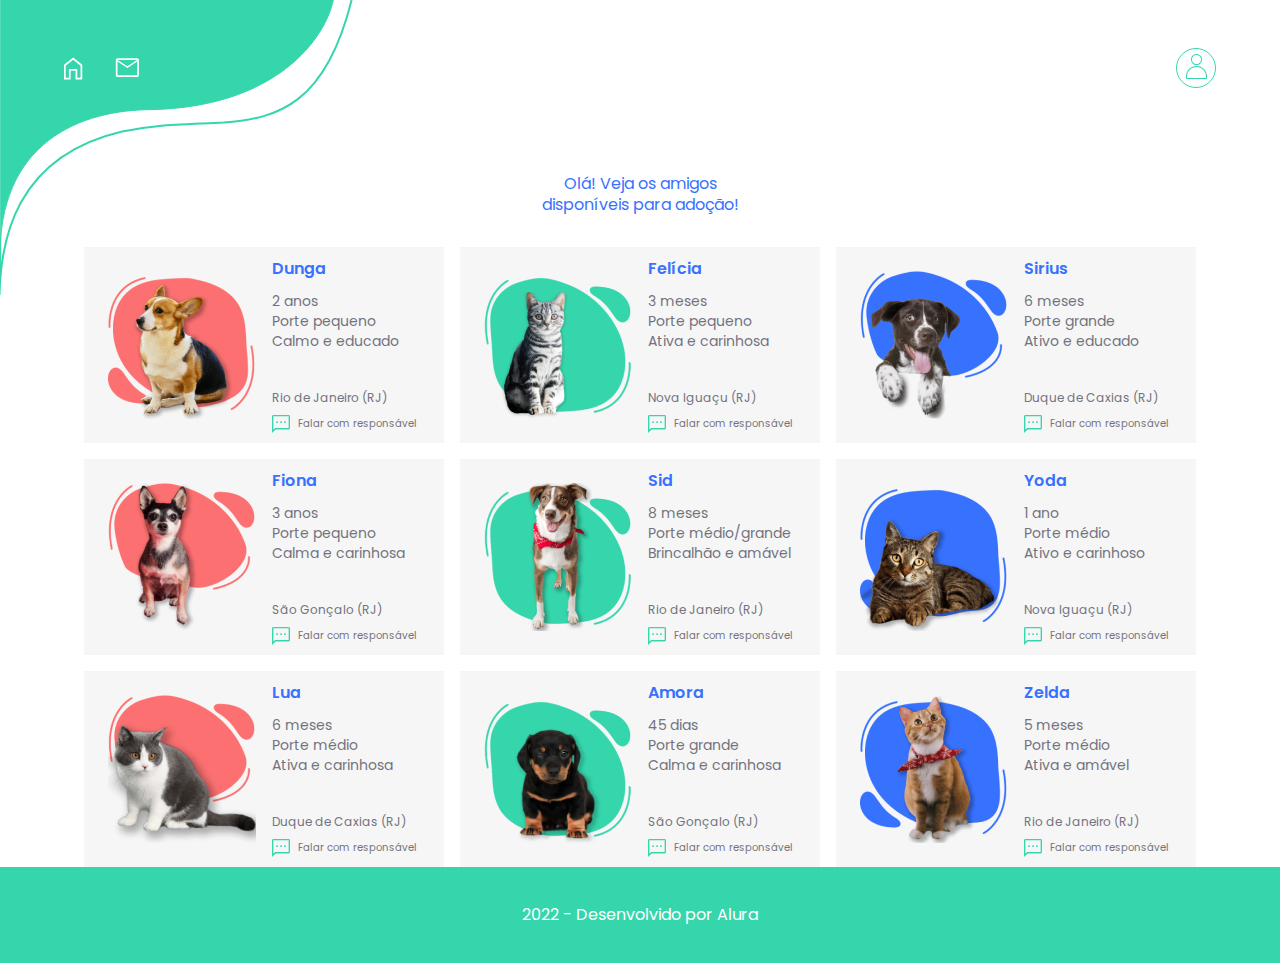
==== home.html @ 1324faf8 "Add files via upload" ====
<!DOCTYPE html>
<html lang="pt-br">

<head>
    <meta charset="UTF-8">
    <meta http-equiv="X-UA-Compatible" content="IE=edge">
    <meta name="viewport" content="width=device-width, initial-scale=1.0">
    <link href="css/home.css" rel="stylesheet">
    <title>Adopet</title>
    <link rel="preconnect" href="https://fonts.googleapis.com">
    <link rel="preconnect" href="https://fonts.gstatic.com" crossorigin>
    <link
        href="https://fonts.googleapis.com/css2?family=IBM+Plex+Sans:wght@500&family=Poppins:wght@400;500;600&display=swap"
        rel="stylesheet">

</head>

<body>

    <div class="header__background"></div>

    <header>

        <div class="header__left">
            <a href="index.html"><img src="source/header-home-icon.svg" alt=""></a>
            <a href="login.html"><img src="source/header-contact-icon.svg" alt=""></a>
        </div>

        <div class="header__right">
            <a href="index.html"><img src="source/header-user-icon.svg" alt=""></a>
        </div>

    </header>

    <section class="main">

        <h2>Olá! Veja os amigos disponíveis para adoção!</h2>

        <ul>
            <li class="card-pet">
                <img class="img" src="source/Imagem Dunga.png" alt="Foto do pet">
                <p class="name" href="">Dunga</p>
                <p class="pet-data">2 anos <br> Porte pequeno <br> Calmo e educado</p>
                <p class="city" href="">Rio de Janeiro (RJ)</p>
                <a class="contact" href="#">
                    <img src="source/message-icon.svg" alt="">
                    <p> Falar com responsável</p>
                </a>
            </li>
            <li class="card-pet">
                <img class="img" src="source/Imagens Felícia.png" alt="Foto do pet">
                <p class="name" href="">Felícia</p>
                <p class="pet-data">3 meses <br> Porte pequeno <br> Ativa e carinhosa</p>
                <p class="city" href="">Nova Iguaçu (RJ)</p>
                <a class="contact" href="#">
                    <img src="source/message-icon.svg" alt="">
                    <p> Falar com responsável</p>
                </a>
            </li>
            <li class="card-pet">
                <img class="img" src="source/Imagem - sirius.png" alt="Foto do pet">
                <p class="name" href="">Sirius</p>
                <p class="pet-data">6 meses <br> Porte grande <br>Ativo e educado</p>
                <p class="city" href="">Duque de Caxias (RJ)</p>
                <a class="contact" href="#">
                    <img src="source/message-icon.svg" alt="">
                    <p> Falar com responsável</p>
                </a>
            </li>
            <li class="card-pet">
                <img class="img" src="source/Imagem-Fiona.png" alt="Foto do pet">
                <p class="name" href="">Fiona</p>
                <p class="pet-data">3 anos <br> Porte pequeno <br>Calma e carinhosa</p>
                <p class="city" href="">São Gonçalo (RJ)</p>
                <a class="contact" href="#">
                    <img src="source/message-icon.svg" alt="">
                    <p> Falar com responsável</p>
                </a>
            </li>
            <li class="card-pet">
                <img class="img" src="source/Imagem - Sid.png" alt="Foto do pet">
                <p class="name" href="">Sid</p>
                <p class="pet-data">8 meses <br>Porte médio/grande <br>Brincalhão e amável</p>
                <p class="city" href="">Rio de Janeiro (RJ)</p>
                <a class="contact" href="#">
                    <img src="source/message-icon.svg" alt="">
                    <p> Falar com responsável</p>
                </a>
            </li>
            <li class="card-pet">
                <img class="img" src="source/Imagem - Yoda.png" alt="Foto do pet">
                <p class="name" href="">Yoda</p>
                <p class="pet-data">1 ano <br> Porte médio <br>Ativo e carinhoso</p>
                <p class="city" href="">Nova Iguaçu (RJ)</p>
                <a class="contact" href="#">
                    <img src="source/message-icon.svg" alt="">
                    <p> Falar com responsável</p>
                </a>
            </li>
            <li class="card-pet">
                <img class="img" src="source/Imagenm Lua.png" alt="Foto do pet">
                <p class="name" href="">Lua</p>
                <p class="pet-data">6 meses <br> Porte médio <br>Ativa e carinhosa</p>
                <p class="city" href="">Duque de Caxias (RJ)</p>
                <a class="contact" href="#">
                    <img src="source/message-icon.svg" alt="">
                    <p> Falar com responsável</p>
                </a>
            </li>
            <li class="card-pet">
                <img class="img" src="source/Imagem - Amora.png" alt="Foto do pet">
                <p class="name" href="">Amora</p>
                <p class="pet-data">45 dias <br>Porte grande <br>Calma e carinhosa</p>
                <p class="city" href="">São Gonçalo (RJ)</p>
                <a class="contact" href="#">
                    <img src="source/message-icon.svg" alt="">
                    <p> Falar com responsável</p>
                </a>
            </li>
            <li class="card-pet">
                <img class="img" src="source/Imagem - Zelda.png" alt="Foto do pet">
                <p class="name" href="">Zelda</p>
                <p class="pet-data">5 meses <br> Porte médio <br> Ativa e amável</p>
                <p class="city" href="">Rio de Janeiro (RJ)</p>
                <a class="contact" href="#">
                    <img src="source/message-icon.svg" alt="">
                    <p> Falar com responsável</p>
                </a>
            </li>
        </ul>

    </section>
    <footer>
        <p>2022 - Desenvolvido por Alura</p>
    </footer>

</body>

</html>
---- css/home.css ----
@import url(reset.css);
@import url(var.css);
@import url(home.css);
@import url(header.css);
@import url(footer.css);

body {
    font-family: var(--font-poppins);
}

section h2 {
    text-align: center;
    padding-bottom: 42px;
    color: var(--primary);
    line-height: 21px;
    box-sizing: border-box;
    width: 226px;
    height: 40px;
    margin: 82px auto 32px auto;
}

ul {
    display: flex;
    flex-direction: row;
    flex-wrap: wrap;
    justify-content: center;
    gap: 16px;
    margin: 0 auto;
}

.card-pet {
    z-index: -2;
    background-color: var(--text-light);
    display: grid;
    column-gap: 16px;
    grid-template-columns: 1fr 1fr;
    grid-template-areas:
                    "img name"
                    "img pet-data"
                    "img city"
                    "img contact";
}

.img {
    grid-area: img;
    padding: 24px 0 24px 24px;
}

.name {
    grid-area: name;
    font-weight: 600;
    line-height: 24px;
    color: var(--primary);
    align-self: center;
}

.pet-data {
    grid-area: pet-data;
    font-size: 14px;
    font-weight: 400;
    line-height: 20px;
    color: var(--text-dark);
    align-self: flex-start;
}

.city {
    grid-area: city;
    font-size: 12px;
    font-weight: 400;
    line-height: 16px;
    color: var(--text-dark);
    align-self: flex-end;
}

.contact {
    grid-area: contact;
    font-size: 10px;
    font-weight: 400;
    line-height: 16px;
    color: var(--text-dark);
    display: flex;
    justify-content: flex-start;
    align-items: center;
    gap: 8px;
}
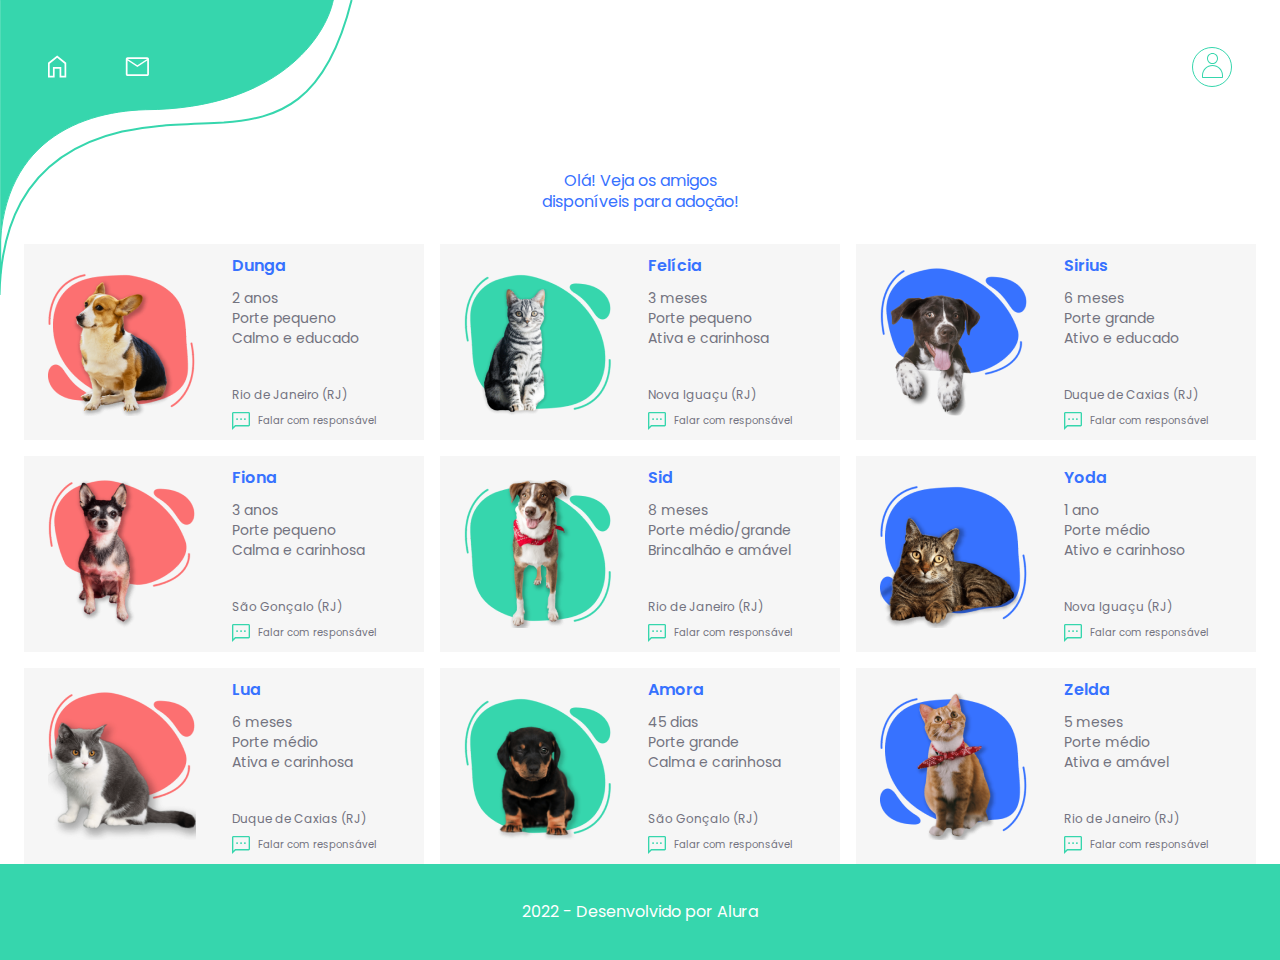
==== commit fc616311: "Add files via upload" ====
--- a/home.html
+++ b/home.html
@@ -27,14 +27,14 @@
         </div>
 
         <div class="header__right">
-            <a href="index.html"><img src="source/header-user-icon.svg" alt=""></a>
+            <a href="profile.html"><img src="source/header-user-icon.svg" alt=""></a>
         </div>
 
     </header>
 
     <section class="main">
 
-        <h2>Olá! Veja os amigos disponíveis para adoção!</h2>
+        <h2 class="text-main">Olá! Veja os amigos disponíveis para adoção!</h2>
 
         <ul>
             <li class="card-pet">
@@ -42,17 +42,18 @@
                 <p class="name" href="">Dunga</p>
                 <p class="pet-data">2 anos <br> Porte pequeno <br> Calmo e educado</p>
                 <p class="city" href="">Rio de Janeiro (RJ)</p>
-                <a class="contact" href="#">
+                <a class="contact" href="message.html">
                     <img src="source/message-icon.svg" alt="">
                     <p> Falar com responsável</p>
                 </a>
             </li>
+     
             <li class="card-pet">
                 <img class="img" src="source/Imagens Felícia.png" alt="Foto do pet">
                 <p class="name" href="">Felícia</p>
                 <p class="pet-data">3 meses <br> Porte pequeno <br> Ativa e carinhosa</p>
                 <p class="city" href="">Nova Iguaçu (RJ)</p>
-                <a class="contact" href="#">
+                <a class="contact" href="message.html">
                     <img src="source/message-icon.svg" alt="">
                     <p> Falar com responsável</p>
                 </a>
@@ -62,7 +63,7 @@
                 <p class="name" href="">Sirius</p>
                 <p class="pet-data">6 meses <br> Porte grande <br>Ativo e educado</p>
                 <p class="city" href="">Duque de Caxias (RJ)</p>
-                <a class="contact" href="#">
+                <a class="contact" href="message.html">
                     <img src="source/message-icon.svg" alt="">
                     <p> Falar com responsável</p>
                 </a>
@@ -72,7 +73,7 @@
                 <p class="name" href="">Fiona</p>
                 <p class="pet-data">3 anos <br> Porte pequeno <br>Calma e carinhosa</p>
                 <p class="city" href="">São Gonçalo (RJ)</p>
-                <a class="contact" href="#">
+                <a class="contact" href="message.html">
                     <img src="source/message-icon.svg" alt="">
                     <p> Falar com responsável</p>
                 </a>
@@ -82,7 +83,7 @@
                 <p class="name" href="">Sid</p>
                 <p class="pet-data">8 meses <br>Porte médio/grande <br>Brincalhão e amável</p>
                 <p class="city" href="">Rio de Janeiro (RJ)</p>
-                <a class="contact" href="#">
+                <a class="contact" href="message.html">
                     <img src="source/message-icon.svg" alt="">
                     <p> Falar com responsável</p>
                 </a>
@@ -92,7 +93,7 @@
                 <p class="name" href="">Yoda</p>
                 <p class="pet-data">1 ano <br> Porte médio <br>Ativo e carinhoso</p>
                 <p class="city" href="">Nova Iguaçu (RJ)</p>
-                <a class="contact" href="#">
+                <a class="contact" href="message.html">
                     <img src="source/message-icon.svg" alt="">
                     <p> Falar com responsável</p>
                 </a>
@@ -102,7 +103,7 @@
                 <p class="name" href="">Lua</p>
                 <p class="pet-data">6 meses <br> Porte médio <br>Ativa e carinhosa</p>
                 <p class="city" href="">Duque de Caxias (RJ)</p>
-                <a class="contact" href="#">
+                <a class="contact" href="message.html">
                     <img src="source/message-icon.svg" alt="">
                     <p> Falar com responsável</p>
                 </a>
@@ -112,7 +113,7 @@
                 <p class="name" href="">Amora</p>
                 <p class="pet-data">45 dias <br>Porte grande <br>Calma e carinhosa</p>
                 <p class="city" href="">São Gonçalo (RJ)</p>
-                <a class="contact" href="#">
+                <a class="contact" href="message.html">
                     <img src="source/message-icon.svg" alt="">
                     <p> Falar com responsável</p>
                 </a>
@@ -122,7 +123,7 @@
                 <p class="name" href="">Zelda</p>
                 <p class="pet-data">5 meses <br> Porte médio <br> Ativa e amável</p>
                 <p class="city" href="">Rio de Janeiro (RJ)</p>
-                <a class="contact" href="#">
+                <a class="contact" href="message.html">
                     <img src="source/message-icon.svg" alt="">
                     <p> Falar com responsável</p>
                 </a>
--- a/css/home.css
+++ b/css/home.css
@@ -8,7 +8,7 @@
     font-family: var(--font-poppins);
 }
 
-section h2 {
+.text-main {
     text-align: center;
     padding-bottom: 42px;
     color: var(--primary);
@@ -29,7 +29,8 @@
 }
 
 .card-pet {
-    z-index: -2;
+    width: 100%;
+    max-width: 400px;
     background-color: var(--text-light);
     display: grid;
     column-gap: 16px;
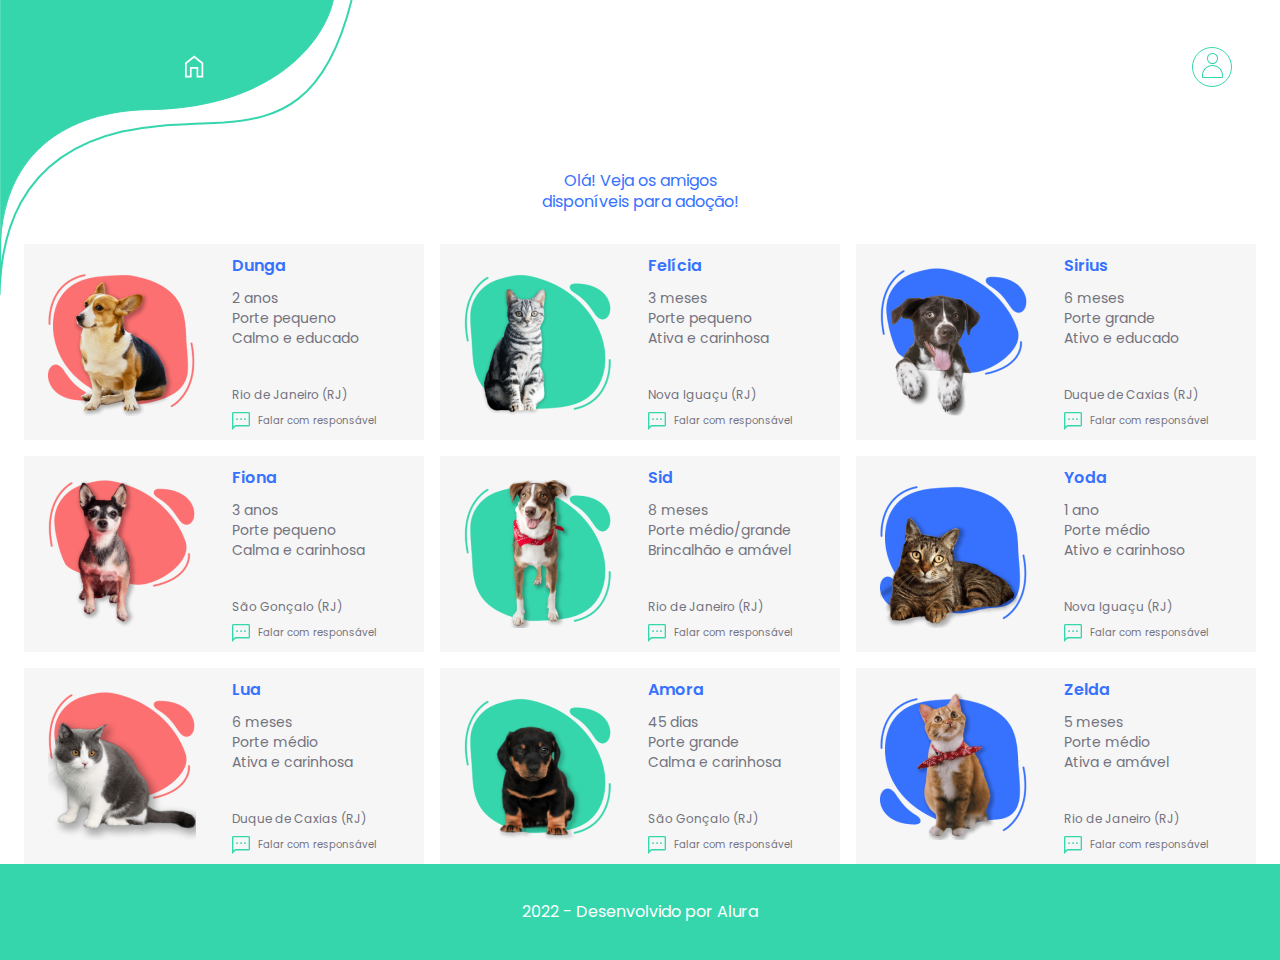
==== commit cfba9e99: "Add files via upload" ====
--- a/home.html
+++ b/home.html
@@ -16,8 +16,6 @@
 </head>
 
 <body>
-
-    <div class="header__background"></div>
 
     <header>
 
--- a/css/home.css
+++ b/css/home.css
@@ -1,11 +1,15 @@
 @import url(reset.css);
 @import url(var.css);
+@import url(main.css);
 @import url(home.css);
 @import url(header.css);
 @import url(footer.css);
 
 body {
     font-family: var(--font-poppins);
+    background-image: url('/source/header-background.svg');
+    background-repeat: no-repeat;
+    background-position:left top;
 }
 
 .text-main {
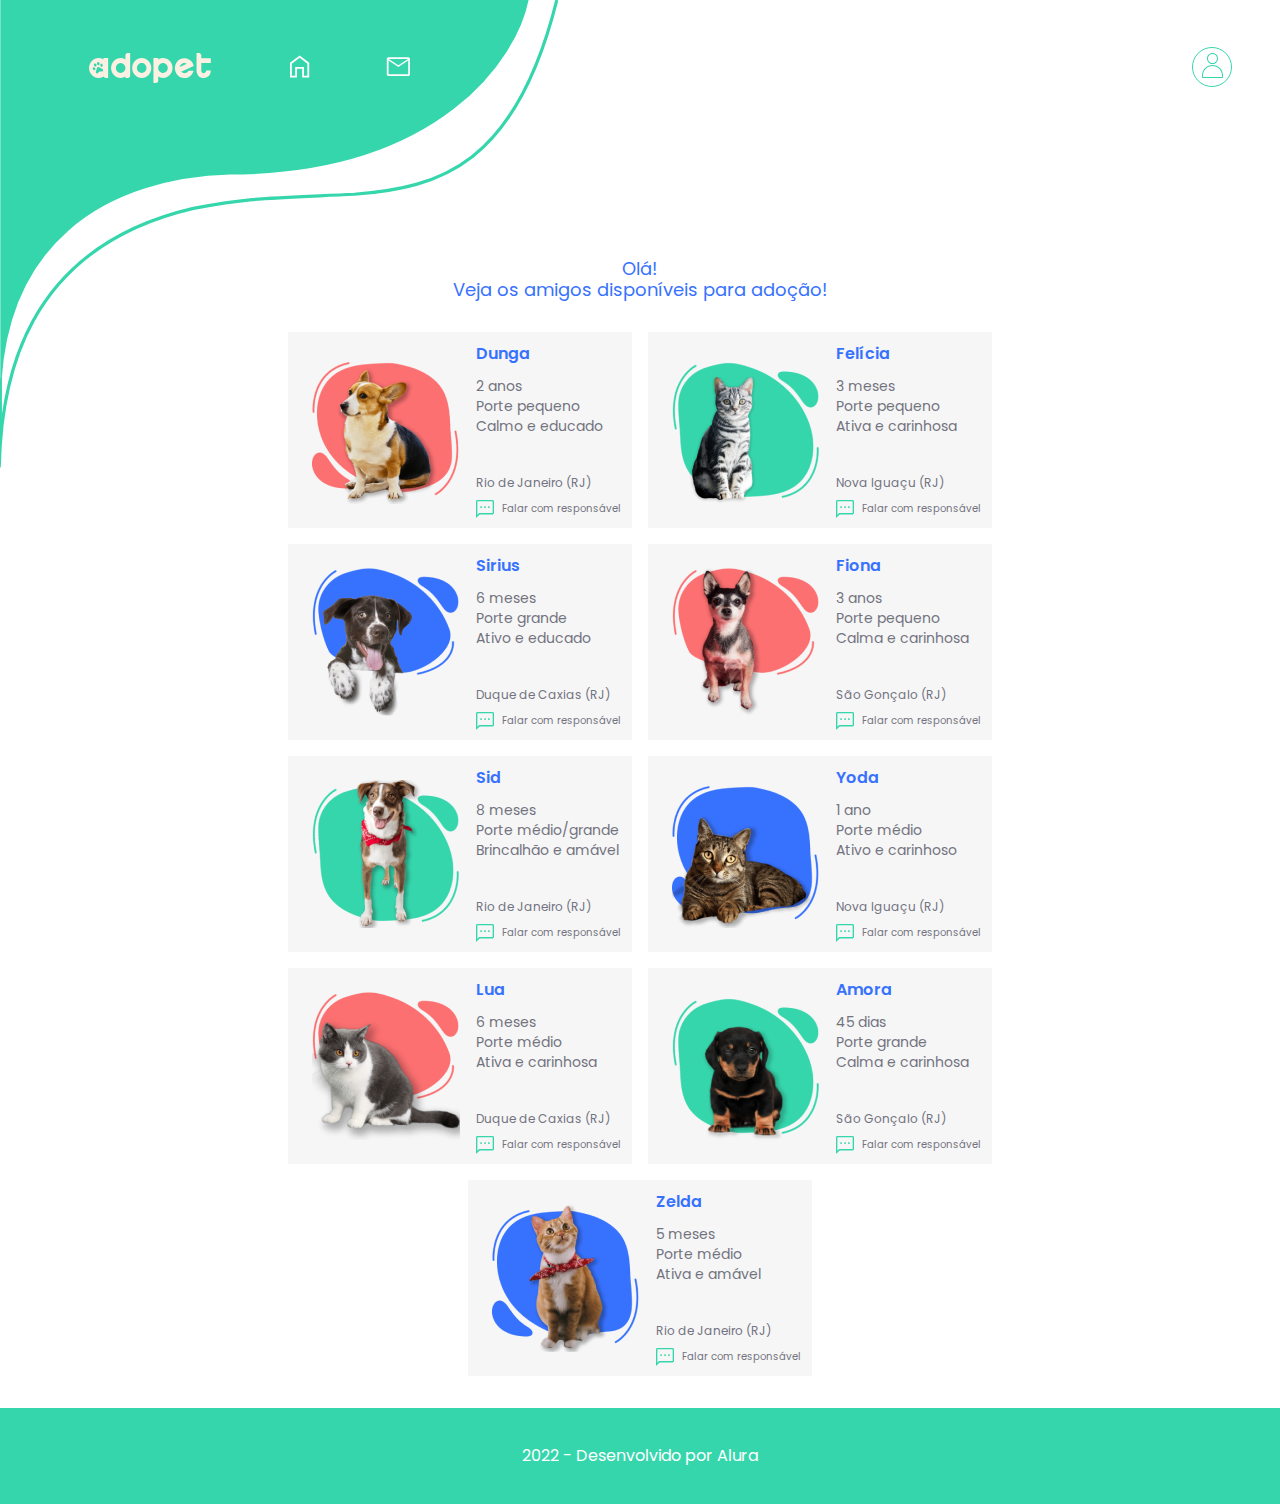
==== commit a38b058e: "Add files via upload" ====
--- a/home.html
+++ b/home.html
@@ -20,10 +20,12 @@
     <header>
 
         <div class="header__left">
+            
+            <img class="display-none" src="source/logo-light.svg" width="128px" height="30px" alt="">
             <a href="index.html"><img src="source/header-home-icon.svg" alt=""></a>
             <a href="login.html"><img src="source/header-contact-icon.svg" alt=""></a>
         </div>
-
+        
         <div class="header__right">
             <a href="profile.html"><img src="source/header-user-icon.svg" alt=""></a>
         </div>
@@ -32,9 +34,11 @@
 
     <section class="main">
 
-        <h2 class="text-main">Olá! Veja os amigos disponíveis para adoção!</h2>
+        <h2 class="text-main mobile">Olá! Veja os amigos disponíveis para adoção!</h2>
 
-        <ul>
+        <h2 class="text-main text-main--tablet display-none">Olá! <br> Veja os amigos disponíveis para adoção!</h2>
+
+        <ul class="pets-list">
             <li class="card-pet">
                 <img class="img" src="source/Imagem Dunga.png" alt="Foto do pet">
                 <p class="name" href="">Dunga</p>
--- a/css/home.css
+++ b/css/home.css
@@ -1,29 +1,32 @@
 @import url(reset.css);
 @import url(var.css);
-@import url(main.css);
-@import url(home.css);
+@import url(button.css);
 @import url(header.css);
 @import url(footer.css);
 
 body {
     font-family: var(--font-poppins);
-    background-image: url('/source/header-background.svg');
+    background-image: url('../source/header-background.svg');
     background-repeat: no-repeat;
     background-position:left top;
 }
 
+.main{
+    margin: 82px auto 0 auto;
+    min-height: 80vh;
+}
+
 .text-main {
     text-align: center;
-    padding-bottom: 42px;
     color: var(--primary);
     line-height: 21px;
     box-sizing: border-box;
     width: 226px;
     height: 40px;
-    margin: 82px auto 32px auto;
+    margin: 0 auto 32px auto;
 }
 
-ul {
+.pets-list {
     display: flex;
     flex-direction: row;
     flex-wrap: wrap;
@@ -87,4 +90,69 @@
     justify-content: flex-start;
     align-items: center;
     gap: 8px;
+}
+
+
+.display-none{
+    display: none;
+}
+
+
+@media screen and (min-width: 768px) {
+    body {
+        background-size: 559px, 134px;
+    }
+    
+    .display-none {
+        display: block;
+    }
+
+    .main{
+        margin: 170px auto 32px auto;
+        max-width: 768px;
+    }
+
+    .card-pet{
+        max-width: 344px;
+    }
+
+    .mobile{
+        display: none;
+    }
+
+    .text-main--tablet{
+        font-size: 18px;
+        width: auto;
+        height: auto;
+        padding: 0;
+    }
+
+}
+
+@media screen and (min-width: 1440px) {
+    
+    body {
+        background-image: url('../source/header-background.svg'), url('../source/main-background-right.svg');
+        background-repeat: no-repeat;
+        background-position: left top, right center;
+    }
+
+    .main{
+        max-width: 1100px;
+        min-height: 68vh;
+    }
+
+    .mobile{
+        display: block;
+        width: auto;
+    }
+
+    .display-none {
+        display: none;
+    }
+
+    .text-main {
+        font-size: 18px;
+    }
+
 }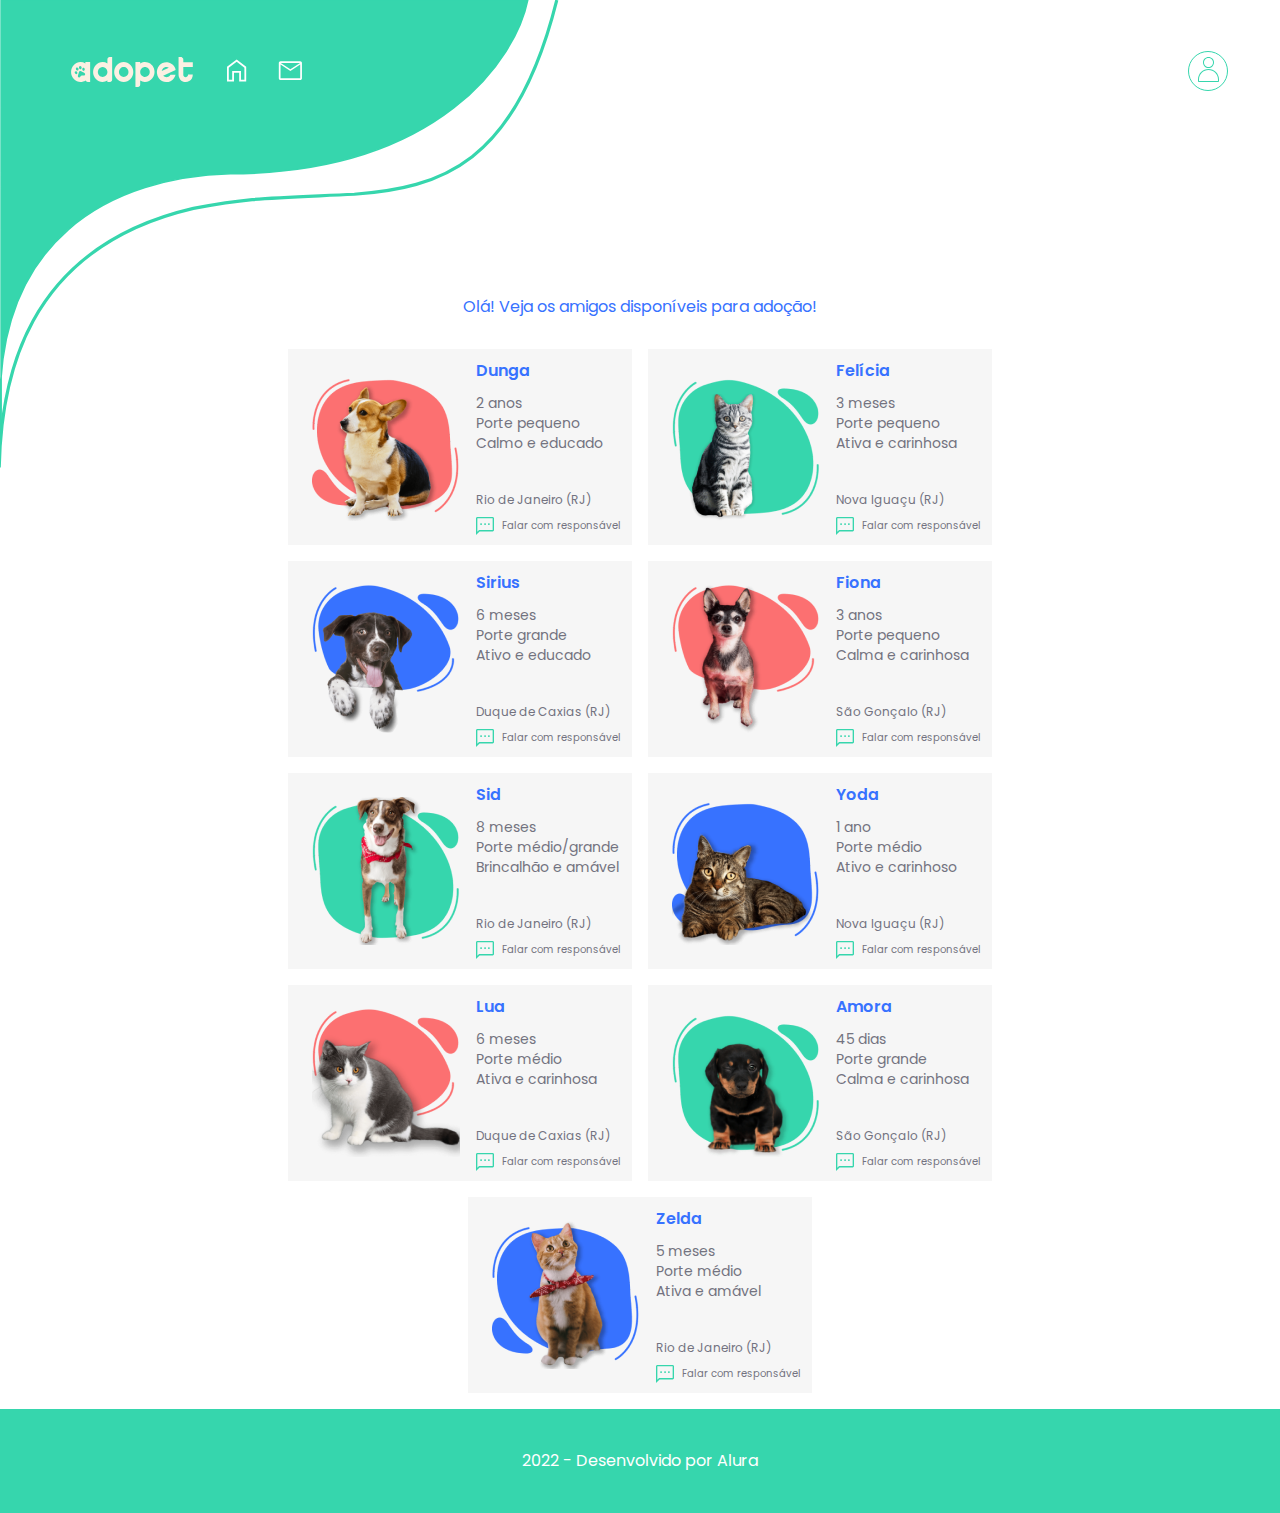
==== commit 3c277393: "Add files via upload" ====
--- a/home.html
+++ b/home.html
@@ -17,6 +17,8 @@
 
 <body>
 
+<div class="page-wrap">
+
     <header>
 
         <div class="header__left">
@@ -34,9 +36,9 @@
 
     <section class="main">
 
-        <h2 class="text-main mobile">Olá! Veja os amigos disponíveis para adoção!</h2>
+        <h2 class="main__text main__text--mobile">Olá! Veja os amigos disponíveis para adoção!</h2>
 
-        <h2 class="text-main text-main--tablet display-none">Olá! <br> Veja os amigos disponíveis para adoção!</h2>
+        <h2 class="main__text main__text--tablet">Olá! <br> Veja os amigos disponíveis para adoção!</h2>
 
         <ul class="pets-list">
             <li class="card-pet">
@@ -133,7 +135,10 @@
         </ul>
 
     </section>
-    <footer>
+
+</div>
+
+    <footer class="site-footer">
         <p>2022 - Desenvolvido por Alura</p>
     </footer>
 
--- a/css/home.css
+++ b/css/home.css
@@ -3,6 +3,32 @@
 @import url(button.css);
 @import url(header.css);
 @import url(footer.css);
+
+/*  codigo necessário para fixar o footer no fim da pagina */
+* {
+	margin: 0;
+}
+
+html, body {
+    min-height: 845px;
+	height: 100%;
+}
+
+.page-wrap {
+    min-height: 100%;
+    /* equal to footer height */
+      margin-bottom: -104px; 
+      position: relative;
+
+  }
+
+.page-wrap:after {
+   content: "";
+   display: block;
+   height: 104px;
+}
+
+/* fim do posicionamento do footer */
 
 body {
     font-family: var(--font-poppins);
@@ -11,22 +37,23 @@
     background-position:left top;
 }
 
-.main{
-    margin: 82px auto 0 auto;
-    min-height: 80vh;
+.main {
+    display: flex;
+    flex-direction: column;
+    margin: 0 auto;
+    padding-bottom: 16px;
 }
 
-.text-main {
+.main__text {
     text-align: center;
     color: var(--primary);
     line-height: 21px;
-    box-sizing: border-box;
-    width: 226px;
-    height: 40px;
-    margin: 0 auto 32px auto;
+    max-width: 226px;
+    margin: 0 auto;
 }
 
 .pets-list {
+    padding-top: 32px;
     display: flex;
     flex-direction: row;
     flex-wrap: wrap;
@@ -93,23 +120,27 @@
 }
 
 
-.display-none{
+.display-none, .main__text--tablet{
     display: none;
 }
 
-
 @media screen and (min-width: 768px) {
+    
     body {
-        background-size: 559px, 134px;
+        background-size: 559px, 117px;
     }
     
     .display-none {
         display: block;
     }
 
+    .main__text {
+        max-width: 400px;
+    }
+
     .main{
-        margin: 170px auto 32px auto;
         max-width: 768px;
+        padding-top: 80px;
     }
 
     .card-pet{
@@ -120,11 +151,8 @@
         display: none;
     }
 
-    .text-main--tablet{
+    .main__text--tablet{
         font-size: 18px;
-        width: auto;
-        height: auto;
-        padding: 0;
     }
 
 }
@@ -137,9 +165,14 @@
         background-position: left top, right center;
     }
 
+    .main__text {
+        max-width: 100%;
+    }
+
     .main{
         max-width: 1100px;
         min-height: 68vh;
+        padding-top: 36px;
     }
 
     .mobile{
@@ -147,11 +180,7 @@
         width: auto;
     }
 
-    .display-none {
-        display: none;
-    }
-
-    .text-main {
+    .main__text {
         font-size: 18px;
     }
 
